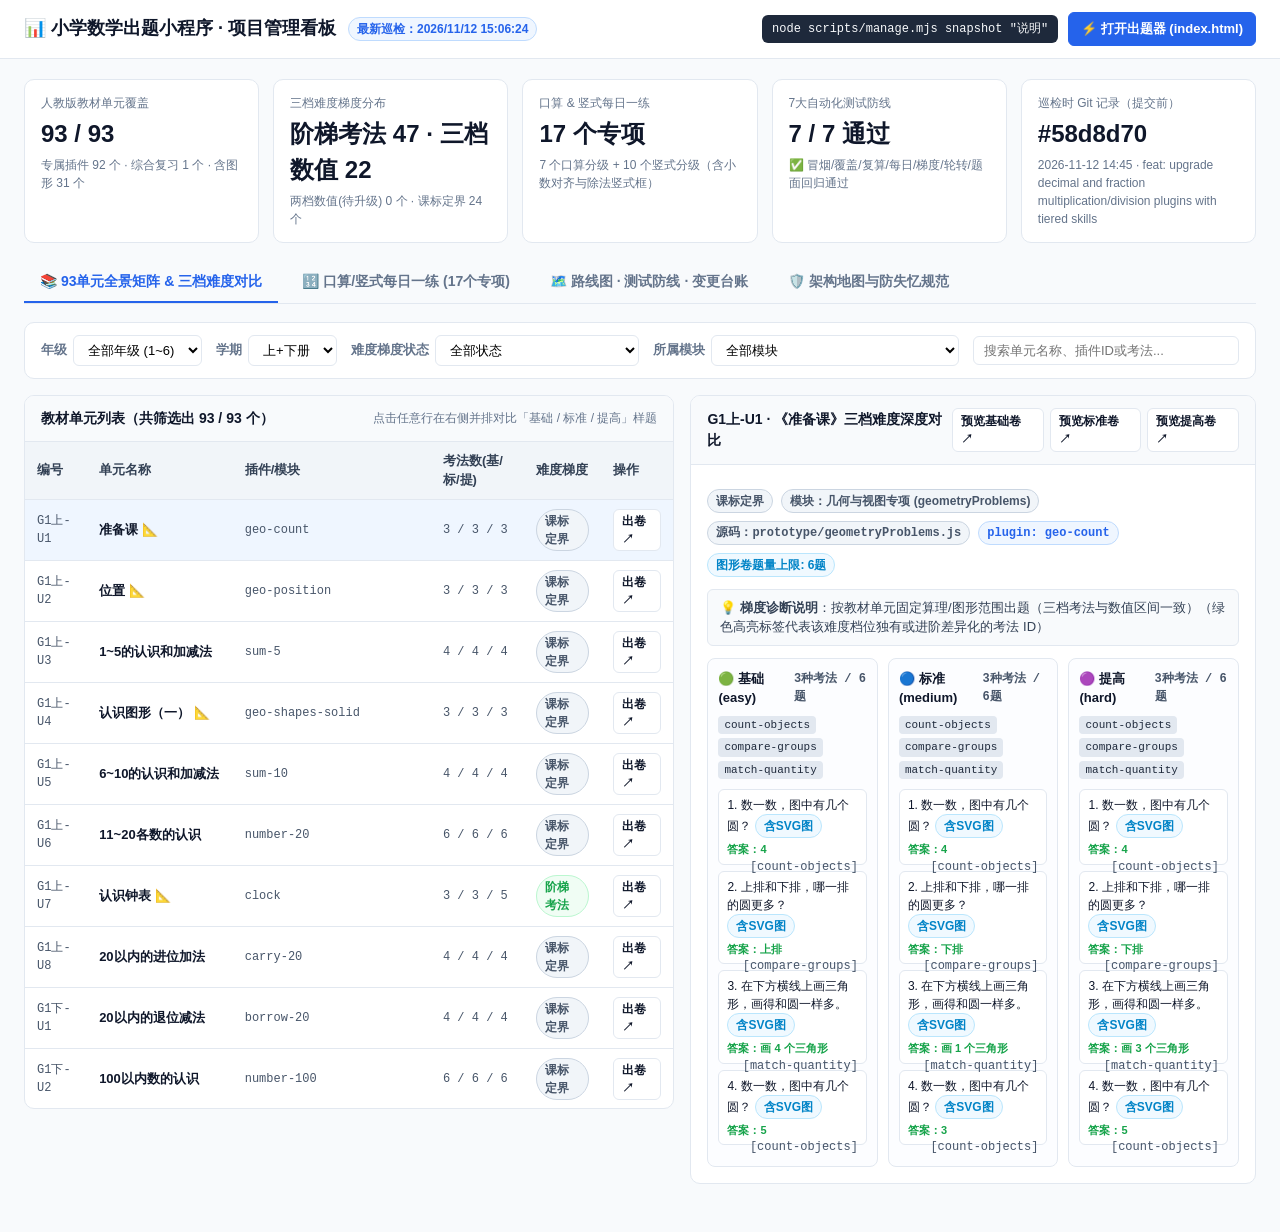
==== prototype/admin.html @ 0cadfb78 "fix: eliminate fake anti-dup tokens and fix real-world problem constraints" ====
<!DOCTYPE html>
<html lang="zh-CN">
<head>
<meta charset="UTF-8">
<meta name="viewport" content="width=device-width, initial-scale=1.0">
<title>小学数学出题小程序 · 项目管理与93单元全景看板</title>
<style>
  :root {
    --bg: #f8fafc;
    --card: #ffffff;
    --border: #e2e8f0;
    --text: #0f172a;
    --muted: #64748b;
    --primary: #2563eb;
    --primary-bg: #eff6ff;
    --success: #16a34a;
    --success-bg: #f0fdf4;
    --info: #0284c7;
    --info-bg: #f0f9ff;
    --warning: #d97706;
    --warning-bg: #fffbeb;
    --neutral: #475569;
    --neutral-bg: #f1f5f9;
  }
  * { box-sizing: border-box; }
  body {
    margin: 0;
    font-family: -apple-system, BlinkMacSystemFont, "Segoe UI", "PingFang SC", "Microsoft YaHei", sans-serif;
    background: var(--bg);
    color: var(--text);
    line-height: 1.5;
  }
  .topbar {
    position: sticky;
    top: 0;
    z-index: 30;
    background: #ffffff;
    border-bottom: 1px solid var(--border);
    padding: 12px 24px;
    display: flex;
    align-items: center;
    justify-content: space-between;
    gap: 16px;
    flex-wrap: wrap;
  }
  .brand {
    display: flex;
    align-items: center;
    gap: 12px;
  }
  .brand h1 {
    font-size: 18px;
    margin: 0;
    font-weight: 700;
  }
  .badge {
    display: inline-flex;
    align-items: center;
    padding: 2px 8px;
    border-radius: 999px;
    font-size: 12px;
    font-weight: 600;
  }
  .badge.success { background: var(--success-bg); color: var(--success); border: 1px solid #bbf7d0; }
  .badge.info { background: var(--info-bg); color: var(--info); border: 1px solid #bae6fd; }
  .badge.warning { background: var(--warning-bg); color: var(--warning); border: 1px solid #fde68a; }
  .badge.neutral { background: var(--neutral-bg); color: var(--neutral); border: 1px solid #cbd5e1; }
  .badge.primary { background: var(--primary-bg); color: var(--primary); border: 1px solid #bfdbfe; }

  .top-actions {
    display: flex;
    align-items: center;
    gap: 10px;
    flex-wrap: wrap;
  }
  .cmd-pill {
    font-family: Consolas, Monaco, monospace;
    font-size: 12px;
    background: #1e293b;
    color: #f8fafc;
    padding: 5px 10px;
    border-radius: 6px;
  }
  .btn {
    display: inline-flex;
    align-items: center;
    gap: 6px;
    padding: 6px 12px;
    border-radius: 6px;
    font-size: 13px;
    font-weight: 600;
    text-decoration: none;
    cursor: pointer;
    border: 1px solid var(--border);
    background: #fff;
    color: var(--text);
  }
  .btn.primary {
    background: var(--primary);
    color: #fff;
    border-color: var(--primary);
  }
  .btn:hover { opacity: 0.92; }

  .wrap {
    max-width: 1440px;
    margin: 0 auto;
    padding: 20px 24px 48px;
  }

  /* KPI 卡片 */
  .kpi-grid {
    display: grid;
    grid-template-columns: repeat(auto-fit, minmax(220px, 1fr));
    gap: 14px;
    margin-bottom: 20px;
  }
  .kpi-card {
    background: var(--card);
    border: 1px solid var(--border);
    border-radius: 10px;
    padding: 14px 16px;
  }
  .kpi-label {
    font-size: 12px;
    color: var(--muted);
    margin-bottom: 4px;
  }
  .kpi-val {
    font-size: 24px;
    font-weight: 700;
    margin-bottom: 4px;
  }
  .kpi-sub {
    font-size: 12px;
    color: var(--muted);
  }

  /* 导航页签 */
  .tabs {
    display: flex;
    gap: 8px;
    border-bottom: 1px solid var(--border);
    margin-bottom: 18px;
    flex-wrap: wrap;
  }
  .tab-btn {
    padding: 10px 16px;
    font-size: 14px;
    font-weight: 600;
    border: none;
    background: transparent;
    color: var(--muted);
    cursor: pointer;
    border-bottom: 2px solid transparent;
  }
  .tab-btn.active {
    color: var(--primary);
    border-bottom-color: var(--primary);
  }
  .tab-pane { display: none; }
  .tab-pane.active { display: block; }

  /* 筛选栏 */
  .filters {
    background: var(--card);
    border: 1px solid var(--border);
    border-radius: 10px;
    padding: 12px 16px;
    margin-bottom: 16px;
    display: flex;
    gap: 14px;
    align-items: center;
    flex-wrap: wrap;
  }
  .filter-group {
    display: flex;
    align-items: center;
    gap: 6px;
    font-size: 13px;
  }
  .filter-group label {
    color: var(--muted);
    font-weight: 600;
  }
  select, input[type="search"] {
    padding: 6px 10px;
    border: 1px solid var(--border);
    border-radius: 6px;
    font-size: 13px;
    background: #fff;
  }

  /* 单元主布局：左表右详情 */
  .unit-workspace {
    display: grid;
    grid-template-columns: 1.15fr 1fr;
    gap: 16px;
    align-items: start;
  }
  @media (max-width: 1100px) {
    .unit-workspace { grid-template-columns: 1fr; }
  }
  .panel-card {
    background: var(--card);
    border: 1px solid var(--border);
    border-radius: 10px;
    overflow: hidden;
  }
  .panel-head {
    padding: 12px 16px;
    border-bottom: 1px solid var(--border);
    display: flex;
    justify-content: space-between;
    align-items: center;
    background: #f8fafc;
    font-weight: 700;
    font-size: 14px;
  }
  .unit-table-wrap {
    max-height: 74vh;
    overflow-y: auto;
  }
  table.unit-table {
    width: 100%;
    border-collapse: collapse;
    font-size: 13px;
  }
  table.unit-table th, table.unit-table td {
    padding: 9px 12px;
    border-bottom: 1px solid var(--border);
    text-align: left;
  }
  table.unit-table th {
    position: sticky;
    top: 0;
    background: #f1f5f9;
    font-weight: 600;
    color: #334155;
    z-index: 2;
  }
  table.unit-table tr {
    cursor: pointer;
    transition: background 0.12s;
  }
  table.unit-table tr:hover { background: #f8fafc; }
  table.unit-table tr.active { background: #eff6ff; }

  .mono {
    font-family: Consolas, Monaco, monospace;
    font-size: 12px;
    color: #475569;
  }

  /* 右侧详情对比 */
  .detail-body {
    padding: 16px;
  }
  .detail-meta {
    display: flex;
    flex-wrap: wrap;
    gap: 8px;
    margin: 8px 0 12px;
  }
  .diff-cols {
    display: grid;
    grid-template-columns: repeat(3, 1fr);
    gap: 10px;
    margin-top: 12px;
  }
  @media (max-width: 720px) {
    .diff-cols { grid-template-columns: 1fr; }
  }
  .diff-col {
    border: 1px solid var(--border);
    border-radius: 8px;
    padding: 10px;
    background: #fcfdff;
  }
  .diff-col h4 {
    margin: 0 0 8px;
    font-size: 13px;
    display: flex;
    justify-content: space-between;
    align-items: center;
  }
  .skill-tags {
    display: flex;
    flex-wrap: wrap;
    gap: 4px;
    margin-bottom: 10px;
  }
  .skill-tag {
    font-size: 11px;
    padding: 1px 6px;
    border-radius: 4px;
    background: #e2e8f0;
    color: #1e293b;
    font-family: Consolas, monospace;
  }
  .skill-tag.unique {
    background: #dcfce7;
    color: #166534;
    border: 1px solid #86efac;
    font-weight: 600;
  }
  .sample-item {
    font-size: 12px;
    padding: 6px 8px;
    border-radius: 6px;
    background: #fff;
    border: 1px solid #e2e8f0;
    margin-bottom: 6px;
  }
  .sample-q { color: #0f172a; margin-bottom: 3px; word-break: break-word; }
  .sample-a { color: #16a34a; font-weight: 600; font-size: 11px; }

  /* 两列信息面板 */
  .two-col {
    display: grid;
    grid-template-columns: 1fr 1fr;
    gap: 16px;
  }
  @media (max-width: 960px) {
    .two-col { grid-template-columns: 1fr; }
  }
  .list-block {
    padding: 14px 16px;
  }
  .task-group h4 {
    margin: 10px 0 6px;
    font-size: 13px;
    color: #334155;
  }
  .task-item {
    display: flex;
    align-items: flex-start;
    gap: 8px;
    font-size: 13px;
    padding: 4px 0;
  }
  .task-item.done { color: var(--muted); text-decoration: line-through; }
  .log-entry {
    border-left: 3px solid var(--primary);
    padding-left: 12px;
    margin-bottom: 16px;
  }
  .log-entry h4 { margin: 0 0 6px; font-size: 14px; }
  .log-entry ul { margin: 0; padding-left: 18px; font-size: 13px; color: #334155; }
  .daily-grid {
    display: grid;
    grid-template-columns: repeat(auto-fill, minmax(300px, 1fr));
    gap: 14px;
  }
</style>
</head>
<body>

<header class="topbar">
  <div class="brand">
    <h1>📊 小学数学出题小程序 · 项目管理看板</h1>
    <span class="badge primary" id="status-time">加载中...</span>
  </div>
  <div class="top-actions">
    <span class="cmd-pill" title="每次改动代码后在终端执行此命令刷新看板并保存快照">node scripts/manage.mjs snapshot "说明"</span>
    <a class="btn primary" href="index.html">⚡ 打开出题器 (index.html)</a>
  </div>
</header>

<div class="wrap">
  <!-- KPI 概览 -->
  <div class="kpi-grid" id="kpi-grid"></div>

  <!-- 页签导航 -->
  <div class="tabs">
    <button class="tab-btn active" data-tab="units">📚 93单元全景矩阵 & 三档难度对比</button>
    <button class="tab-btn" data-tab="daily">🔢 口算/竖式每日一练 (17个专项)</button>
    <button class="tab-btn" data-tab="roadmap">🗺️ 路线图 · 测试防线 · 变更台账</button>
    <button class="tab-btn" data-tab="rules">🛡️ 架构地图与防失忆规范</button>
  </div>

  <!-- Tab 1: 93单元矩阵 -->
  <section class="tab-pane active" id="tab-units">
    <div class="filters">
      <div class="filter-group">
        <label>年级</label>
        <select id="f-grade">
          <option value="all">全部年级 (1~6)</option>
          <option value="1">一年级</option>
          <option value="2">二年级</option>
          <option value="3">三年级</option>
          <option value="4">四年级</option>
          <option value="5">五年级</option>
          <option value="6">六年级</option>
        </select>
      </div>
      <div class="filter-group">
        <label>学期</label>
        <select id="f-sem">
          <option value="all">上+下册</option>
          <option value="上">上册</option>
          <option value="下">下册</option>
        </select>
      </div>
      <div class="filter-group">
        <label>难度梯度状态</label>
        <select id="f-grad">
          <option value="all">全部状态</option>
          <option value="tiered-skills">✅ 阶梯考法 (三档考法独立)</option>
          <option value="three-tier-range">🔹 三档数值 (递进区间)</option>
          <option value="two-tier-range">⚠️ 两档数值 (待拉开梯度)</option>
          <option value="fixed-range">⚪ 课标定界 (固定范围)</option>
        </select>
      </div>
      <div class="filter-group">
        <label>所属模块</label>
        <select id="f-mod">
          <option value="all">全部模块</option>
          <option value="scope">课标范围专项 (scopeProblems)</option>
          <option value="unitPlugin">通用单元插件 (unitPlugins)</option>
          <option value="geometry">几何与视图 (geometryProblems)</option>
          <option value="diagram">钟表与统计图表 (diagramProblems)</option>
          <option value="grid">方格与坐标作图 (gridProblems)</option>
          <option value="engineTopic">引擎题材模板 (problemTemplates)</option>
          <option value="review">全科综合复习</option>
        </select>
      </div>
      <div class="filter-group" style="flex:1;min-width:180px">
        <input type="search" id="f-search" placeholder="搜索单元名称、插件ID或考法..." style="width:100%">
      </div>
    </div>

    <div class="unit-workspace">
      <div class="panel-card">
        <div class="panel-head">
          <span id="unit-count-label">单元列表</span>
          <span style="font-size:12px;color:var(--muted);font-weight:400">点击任意行在右侧并排对比「基础 / 标准 / 提高」样题</span>
        </div>
        <div class="unit-table-wrap">
          <table class="unit-table">
            <thead>
              <tr>
                <th>编号</th>
                <th>单元名称</th>
                <th>插件/模块</th>
                <th>考法数(基/标/提)</th>
                <th>难度梯度</th>
                <th>操作</th>
              </tr>
            </thead>
            <tbody id="unit-tbody"></tbody>
          </table>
        </div>
      </div>

      <div class="panel-card" id="unit-detail">
        <div class="panel-head">
          <span id="detail-title">单元三档难度对比</span>
          <div id="detail-links"></div>
        </div>
        <div class="detail-body" id="detail-body">
          <p style="color:var(--muted)">请从左侧点击任意教材单元查看详情。</p>
        </div>
      </div>
    </div>
  </section>

  <!-- Tab 2: 每日一练 -->
  <section class="tab-pane" id="tab-daily">
    <div class="daily-grid" id="daily-grid"></div>
  </section>

  <!-- Tab 3: 路线图与台账 -->
  <section class="tab-pane" id="tab-roadmap">
    <div class="two-col">
      <div>
        <div class="panel-card" style="margin-bottom:16px">
          <div class="panel-head"><span>🎯 路线图与待办事项 (PROJECT_STATUS.md)</span></div>
          <div class="list-block" id="roadmap-box"></div>
        </div>
        <div class="panel-card" style="margin-bottom:16px">
          <div class="panel-head"><span>🧪 5大自动化测试防线</span></div>
          <div class="list-block" id="tests-box"></div>
        </div>
        <div class="panel-card">
          <div class="panel-head"><span>📦 Git 版本快照记录</span></div>
          <div class="list-block" id="git-box"></div>
        </div>
      </div>
      <div class="panel-card">
        <div class="panel-head"><span>📜 变更日志台账 (CHANGELOG.md)</span></div>
        <div class="list-block" id="changelog-box"></div>
      </div>
    </div>
  </section>

  <!-- Tab 4: 架构与防失忆规范 -->
  <section class="tab-pane" id="tab-rules">
    <div class="two-col">
      <div class="panel-card">
        <div class="panel-head"><span>🗺️ 核心代码文件地图</span></div>
        <div class="list-block">
          <table class="unit-table">
            <thead><tr><th>文件</th><th>职责说明</th></tr></thead>
            <tbody>
              <tr><td class="mono">prototype/units.js</td><td>人教版 1~6 年级 93 个单元映射定义与默认配置</td></tr>
              <tr><td class="mono">prototype/paper.js</td><td>generatePaper(config) 纯函数组卷总调度入口</td></tr>
              <tr><td class="mono">prototype/scopeProblems.js</td><td>39 个课标专项插件（有余数除法、倍的认识、因数倍数、分小数等）</td></tr>
              <tr><td class="mono">prototype/unitPlugins.js</td><td>UNIT_PLUGINS 汇总表及单位换算、方程、百分数、负数、植树、鸡兔等</td></tr>
              <tr><td class="mono">prototype/geometryProblems.js</td><td>16 个几何与观察物体三视图插件（默认 maxCount: 6）</td></tr>
              <tr><td class="mono">prototype/gridProblems.js</td><td>6 个方格纸作图与方向位置插件（含答案参考图 answerDiagram）</td></tr>
              <tr><td class="mono">prototype/diagramProblems.js</td><td>7 个钟表与统计图表插件（条形/折线/扇形/复式表）</td></tr>
              <tr><td class="mono">prototype/renderDiagram.js</td><td>高分辨率打印级 SVG 图形渲染器</td></tr>
              <tr><td class="mono">prototype/dailyPractice.js</td><td>17 个口算/竖式每日一练生成器与竖式 DOM 渲染</td></tr>
              <tr><td class="mono">scripts/manage.mjs</td><td>全链路自动测试、93单元难度体检、看板生成与 Git 快照 CLI</td></tr>
            </tbody>
          </table>
        </div>
      </div>
      <div class="panel-card">
        <div class="panel-head"><span>🚨 产品红线与防失忆工作流 (GEMINI.md)</span></div>
        <div class="list-block" style="font-size:13px">
          <h4 style="margin-top:0">一、每次修改代码后的强制三步曲</h4>
          <ol>
            <li>运行 <code>node scripts/manage.mjs snapshot "改动说明"</code>：自动跑通 5 大测试套件、更新本看板数据并提交 Git 快照。</li>
            <li>在 <code>CHANGELOG.md</code> 记录本次新增或修改的单元考法，同步更新 <code>PROJECT_STATUS.md</code> 待办勾选。</li>
            <li>若修改了前端 JS/CSS，递增 <code>index.html</code> / <code>admin.html</code> 中的 <code>?v=</code> 版本号防缓存。</li>
          </ol>
          <h4>二、绝对不可触碰的合规与技术红线</h4>
          <ul>
            <li><strong>绝不做题库、不存题目</strong>：个人主体按微信小程序“工具”类目申报，纯算法实时生成，无任何题目持久化存储。</li>
            <li><strong>合规文案红线</strong>：界面与导出物只用“单元同步练 / 练习卷 / 实时生成 / 导出打印”，严禁出现“真题 / 试卷 / 小升初 / 名校 / 提分 / 课程 / 讲解 / 辅导”。</li>
            <li><strong>引擎参数铁律</strong>：<code>config.digits</code> 四键（add/subtract/multiply/divide）必须齐全，<code>termCount</code> 必传。</li>
          </ul>
        </div>
      </div>
    </div>
  </section>
</div>

<script type="module" src="admin.js?v=20261112b"></script>
</body>
</html>
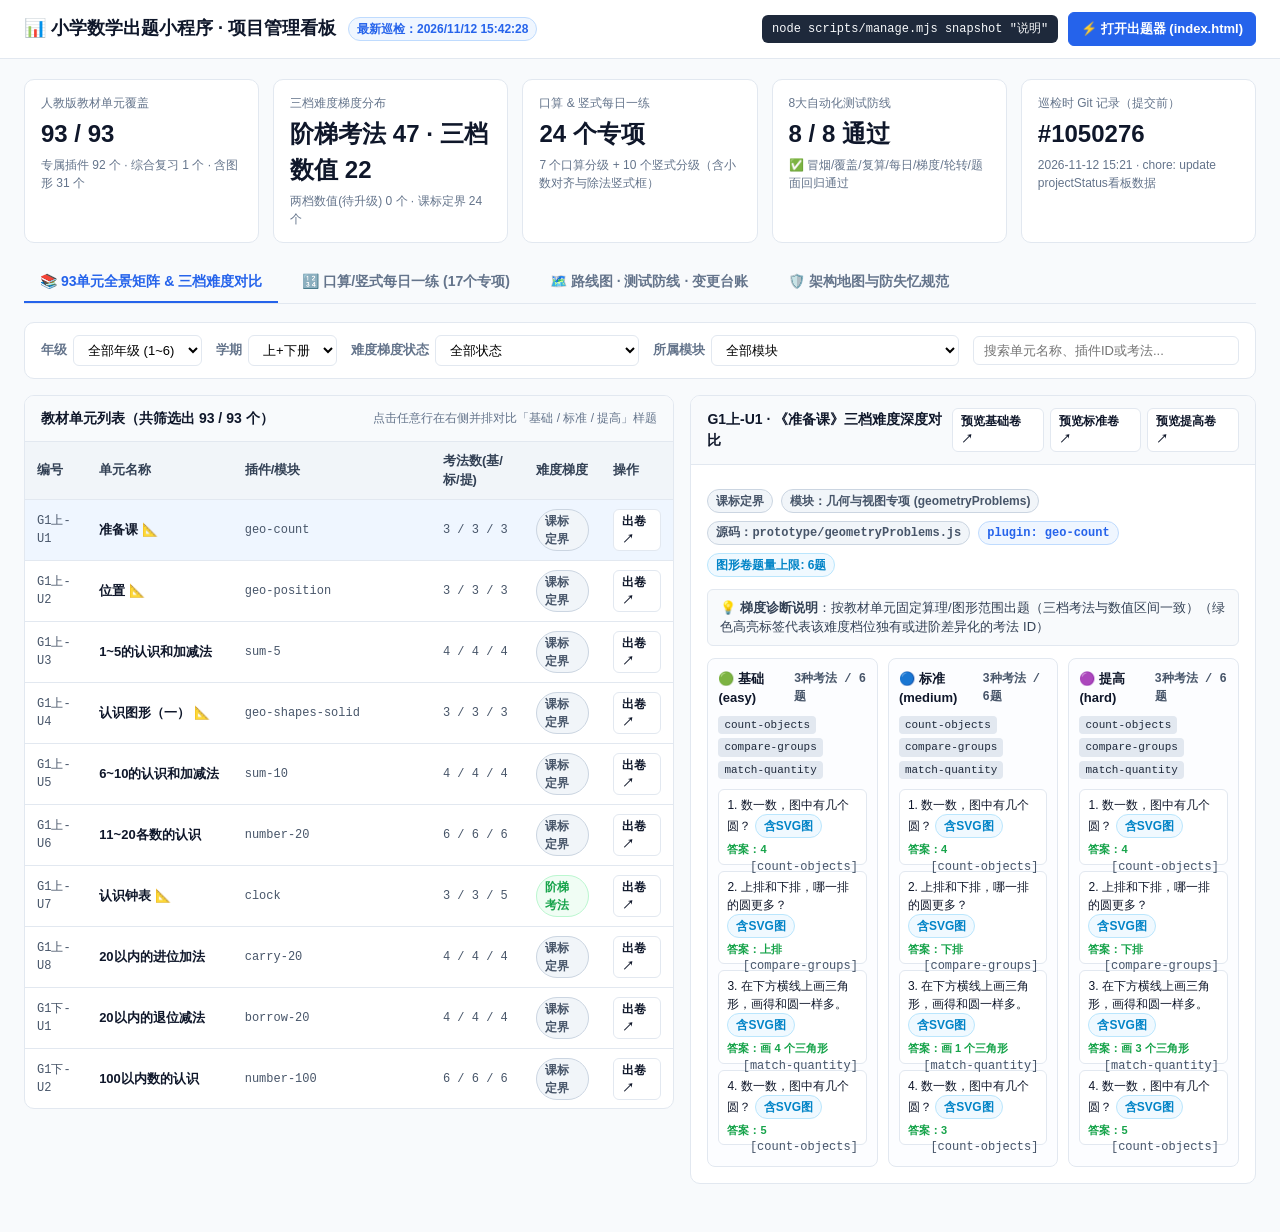
==== commit 02a14467: "feat: launch 100-point exam paper mode, concept problem engine, mobile adaptation and SIX_CORE_UPGRA" ====
--- a/prototype/admin.html
+++ b/prototype/admin.html
@@ -511,7 +511,8 @@
               <tr><td class="mono">prototype/gridProblems.js</td><td>6 个方格纸作图与方向位置插件（含答案参考图 answerDiagram）</td></tr>
               <tr><td class="mono">prototype/diagramProblems.js</td><td>7 个钟表与统计图表插件（条形/折线/扇形/复式表）</td></tr>
               <tr><td class="mono">prototype/renderDiagram.js</td><td>高分辨率打印级 SVG 图形渲染器</td></tr>
-              <tr><td class="mono">prototype/dailyPractice.js</td><td>17 个口算/竖式每日一练生成器与竖式 DOM 渲染</td></tr>
+              <tr><td class="mono">prototype/dailyPractice.js</td><td>24 个口算/竖式每日一练生成器与竖式 DOM 渲染</td></tr>
+              <tr><td class="mono">prototype/conceptProblems.js</td><td>概念辨析题引擎（判断题与选择题算法生成与解析点拨）</td></tr>
               <tr><td class="mono">scripts/manage.mjs</td><td>全链路自动测试、93单元难度体检、看板生成与 Git 快照 CLI</td></tr>
             </tbody>
           </table>
@@ -522,7 +523,7 @@
         <div class="list-block" style="font-size:13px">
           <h4 style="margin-top:0">一、每次修改代码后的强制三步曲</h4>
           <ol>
-            <li>运行 <code>node scripts/manage.mjs snapshot "改动说明"</code>：自动跑通 5 大测试套件、更新本看板数据并提交 Git 快照。</li>
+            <li>运行 <code>node scripts/manage.mjs snapshot "改动说明"</code>：自动跑通 8 大测试套件、更新本看板数据并提交 Git 快照。</li>
             <li>在 <code>CHANGELOG.md</code> 记录本次新增或修改的单元考法，同步更新 <code>PROJECT_STATUS.md</code> 待办勾选。</li>
             <li>若修改了前端 JS/CSS，递增 <code>index.html</code> / <code>admin.html</code> 中的 <code>?v=</code> 版本号防缓存。</li>
           </ol>
@@ -538,6 +539,6 @@
   </section>
 </div>
 
-<script type="module" src="admin.js?v=20261112b"></script>
+<script type="module" src="admin.js?v=20261112c"></script>
 </body>
 </html>
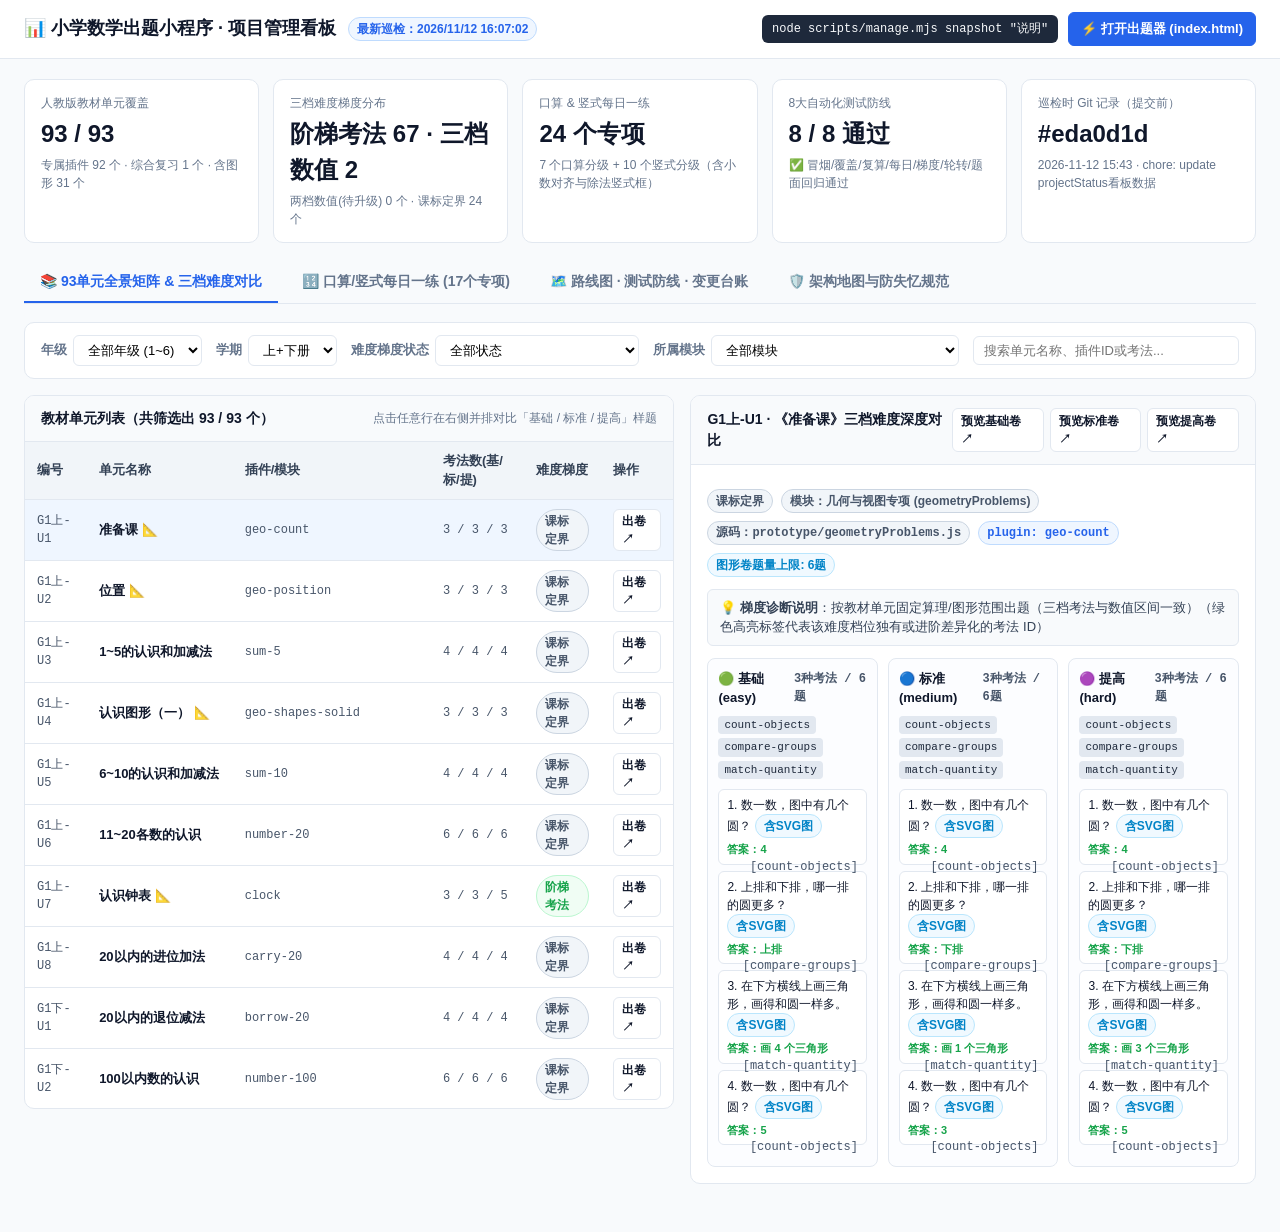
==== commit 401d8f6e: "feat: complete Phase 3 full tiered-skills overhaul for 22 geometry, grid, diagram and unit-area unit" ====
--- a/prototype/admin.html
+++ b/prototype/admin.html
@@ -539,6 +539,6 @@
   </section>
 </div>
 
-<script type="module" src="admin.js?v=20261112c"></script>
+<script type="module" src="admin.js?v=20261112e"></script>
 </body>
 </html>
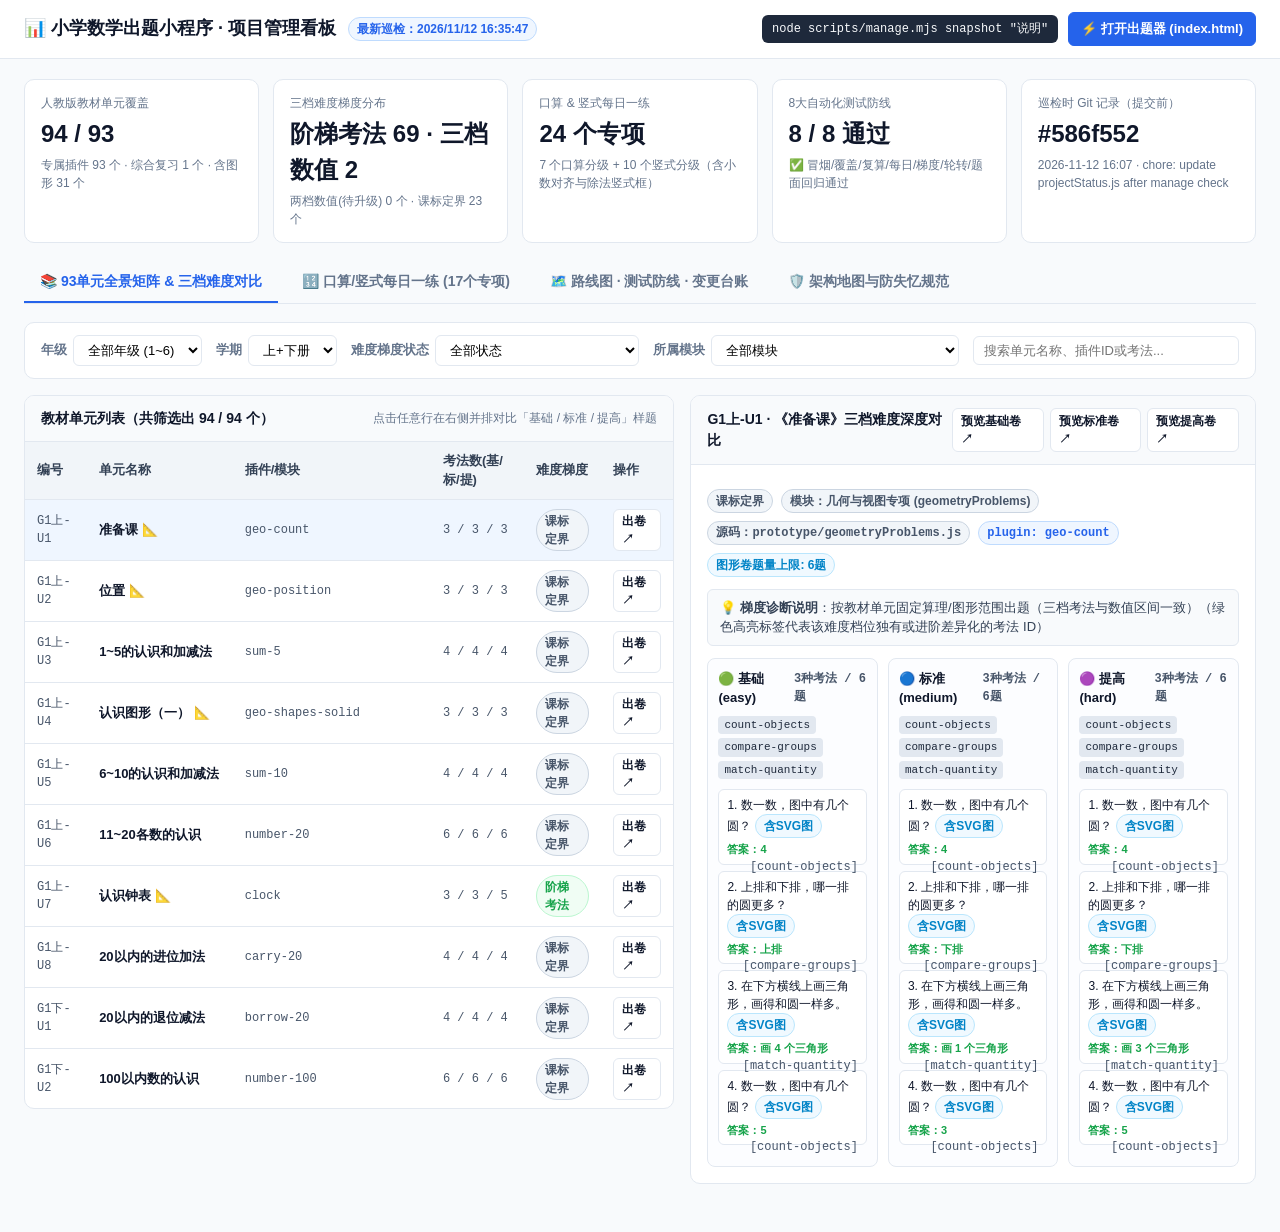
==== commit 83ba68de: "feat: complete P0 fixes - add RMB unit, overhaul percent-two, fix discount & stack bugs" ====
--- a/prototype/admin.html
+++ b/prototype/admin.html
@@ -3,7 +3,7 @@
 <head>
 <meta charset="UTF-8">
 <meta name="viewport" content="width=device-width, initial-scale=1.0">
-<title>小学数学出题小程序 · 项目管理与93单元全景看板</title>
+<title>小学数学出题小程序 · 项目管理与94单元全景看板</title>
 <style>
   :root {
     --bg: #f8fafc;
@@ -503,17 +503,17 @@
           <table class="unit-table">
             <thead><tr><th>文件</th><th>职责说明</th></tr></thead>
             <tbody>
-              <tr><td class="mono">prototype/units.js</td><td>人教版 1~6 年级 93 个单元映射定义与默认配置</td></tr>
+              <tr><td class="mono">prototype/units.js</td><td>人教版 1~6 年级 94 个单元映射定义与默认配置</td></tr>
               <tr><td class="mono">prototype/paper.js</td><td>generatePaper(config) 纯函数组卷总调度入口</td></tr>
               <tr><td class="mono">prototype/scopeProblems.js</td><td>39 个课标专项插件（有余数除法、倍的认识、因数倍数、分小数等）</td></tr>
-              <tr><td class="mono">prototype/unitPlugins.js</td><td>UNIT_PLUGINS 汇总表及单位换算、方程、百分数、负数、植树、鸡兔等</td></tr>
+              <tr><td class="mono">prototype/unitPlugins.js</td><td>UNIT_PLUGINS 汇总表及单位换算、方程、百分数、人民币、负数、植树等</td></tr>
               <tr><td class="mono">prototype/geometryProblems.js</td><td>16 个几何与观察物体三视图插件（默认 maxCount: 6）</td></tr>
               <tr><td class="mono">prototype/gridProblems.js</td><td>6 个方格纸作图与方向位置插件（含答案参考图 answerDiagram）</td></tr>
               <tr><td class="mono">prototype/diagramProblems.js</td><td>7 个钟表与统计图表插件（条形/折线/扇形/复式表）</td></tr>
               <tr><td class="mono">prototype/renderDiagram.js</td><td>高分辨率打印级 SVG 图形渲染器</td></tr>
               <tr><td class="mono">prototype/dailyPractice.js</td><td>24 个口算/竖式每日一练生成器与竖式 DOM 渲染</td></tr>
               <tr><td class="mono">prototype/conceptProblems.js</td><td>概念辨析题引擎（判断题与选择题算法生成与解析点拨）</td></tr>
-              <tr><td class="mono">scripts/manage.mjs</td><td>全链路自动测试、93单元难度体检、看板生成与 Git 快照 CLI</td></tr>
+              <tr><td class="mono">scripts/manage.mjs</td><td>全链路自动测试、94单元难度体检、看板生成与 Git 快照 CLI</td></tr>
             </tbody>
           </table>
         </div>
@@ -539,6 +539,6 @@
   </section>
 </div>
 
-<script type="module" src="admin.js?v=20261112e"></script>
+<script type="module" src="admin.js?v=20261112f"></script>
 </body>
 </html>
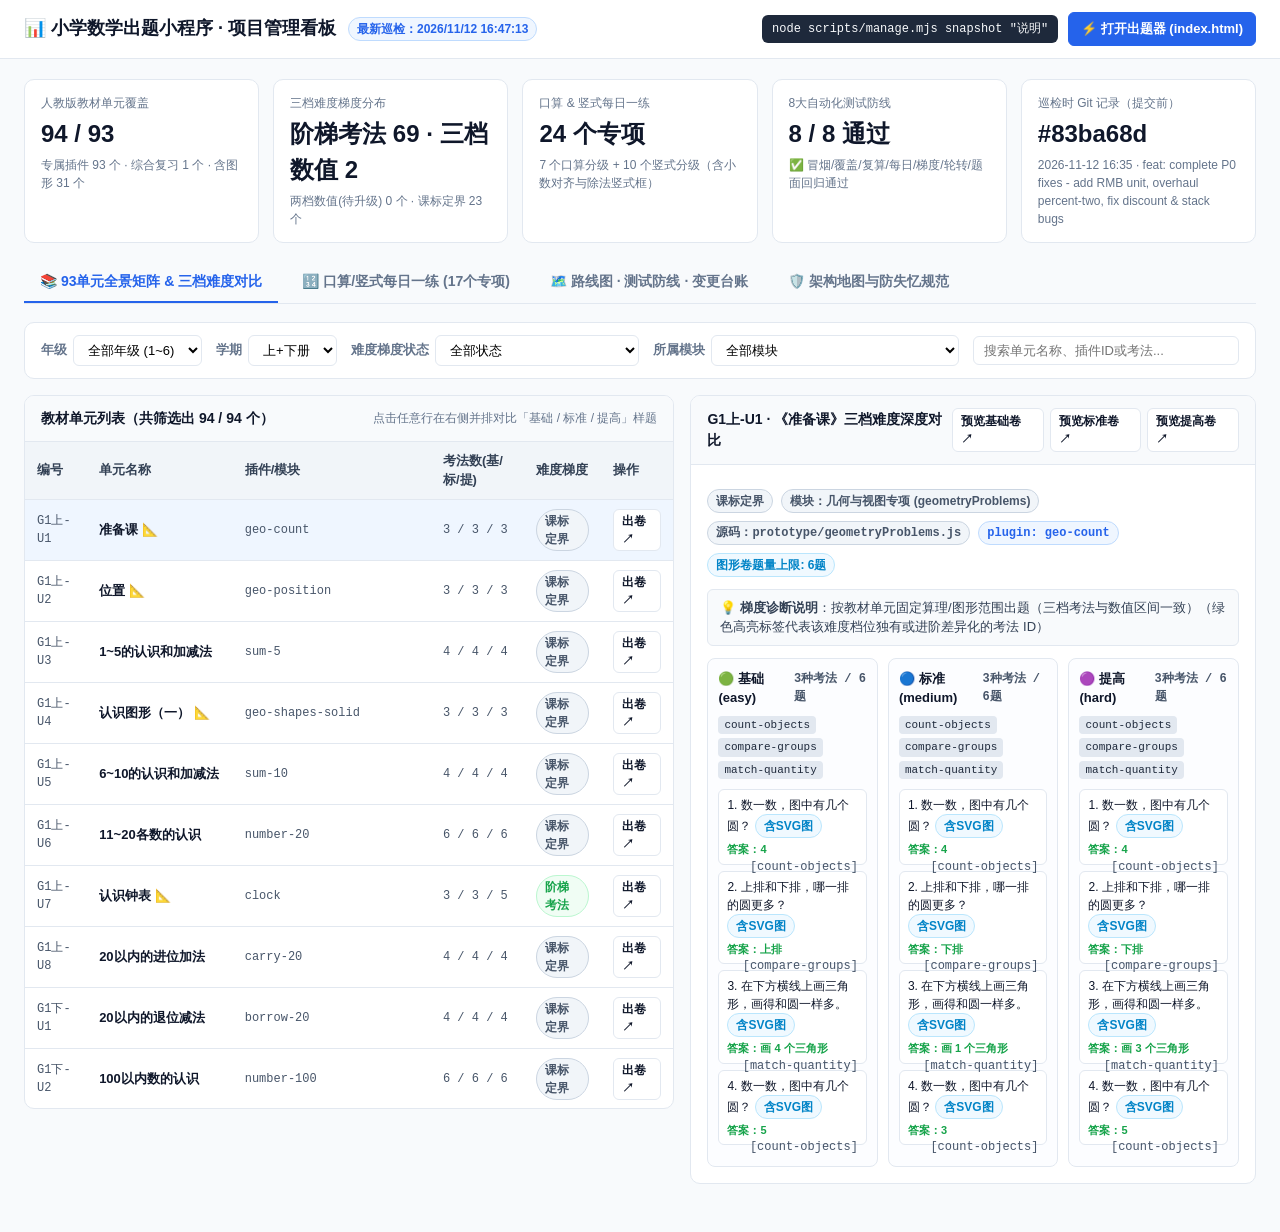
==== commit 37ac1988: "feat: support direct A4 vector PDF export without invoking printer dialog" ====
--- a/prototype/admin.html
+++ b/prototype/admin.html
@@ -539,6 +539,6 @@
   </section>
 </div>
 
-<script type="module" src="admin.js?v=20261112f"></script>
+<script type="module" src="admin.js?v=20261112g"></script>
 </body>
 </html>
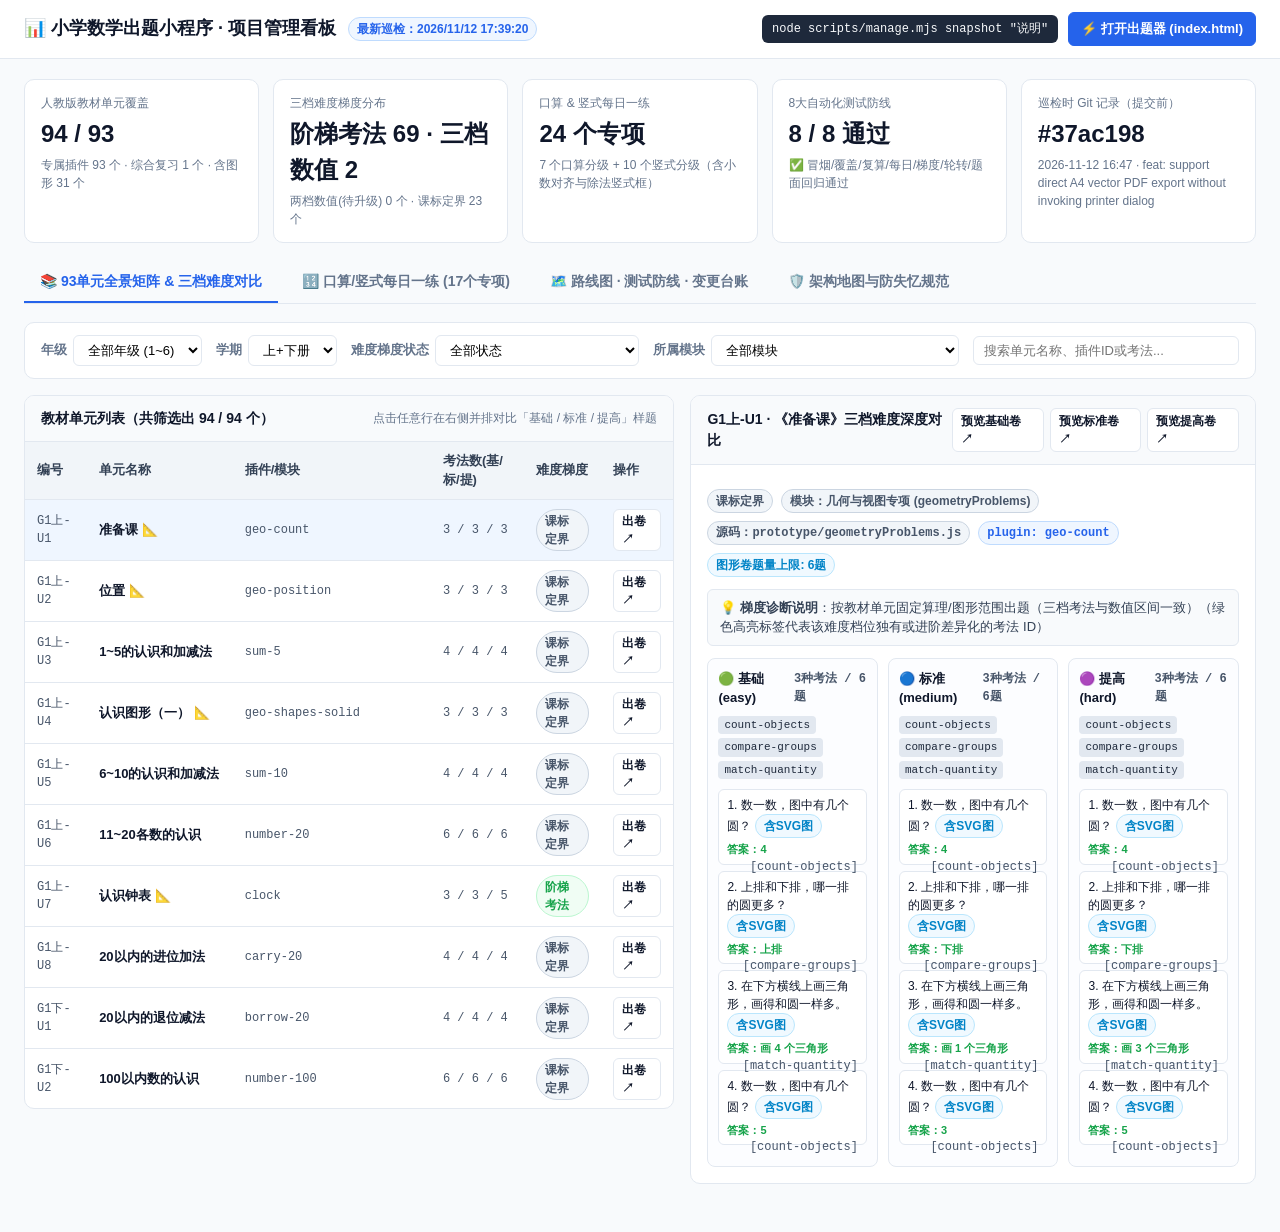
==== commit 853d7a54: "feat: provide ample handwriting space under problems with exercise lines, solve workspace and step l" ====
--- a/prototype/admin.html
+++ b/prototype/admin.html
@@ -539,6 +539,6 @@
   </section>
 </div>
 
-<script type="module" src="admin.js?v=20261112g"></script>
+<script type="module" src="admin.js?v=20261112h"></script>
 </body>
 </html>
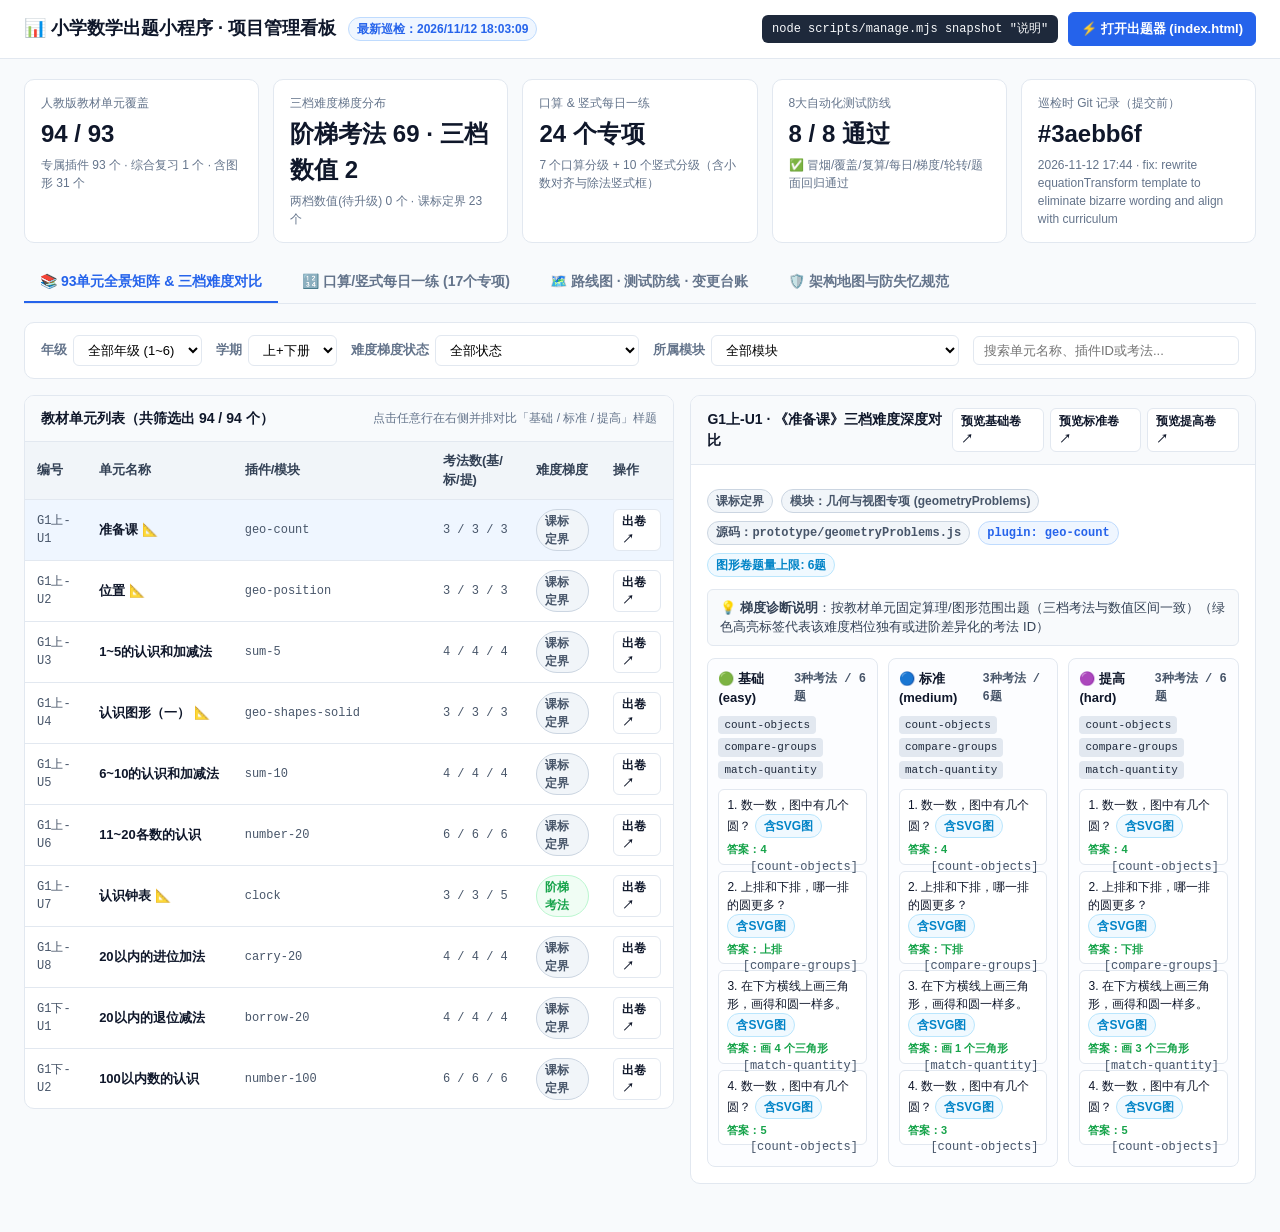
==== commit 1be5401f: "fix: eliminate adult shorthand 'fangzhen' with child-friendly 'square formation', fix template wordi" ====
--- a/prototype/admin.html
+++ b/prototype/admin.html
@@ -539,6 +539,6 @@
   </section>
 </div>
 
-<script type="module" src="admin.js?v=20261112h"></script>
+<script type="module" src="admin.js?v=20261112i"></script>
 </body>
 </html>
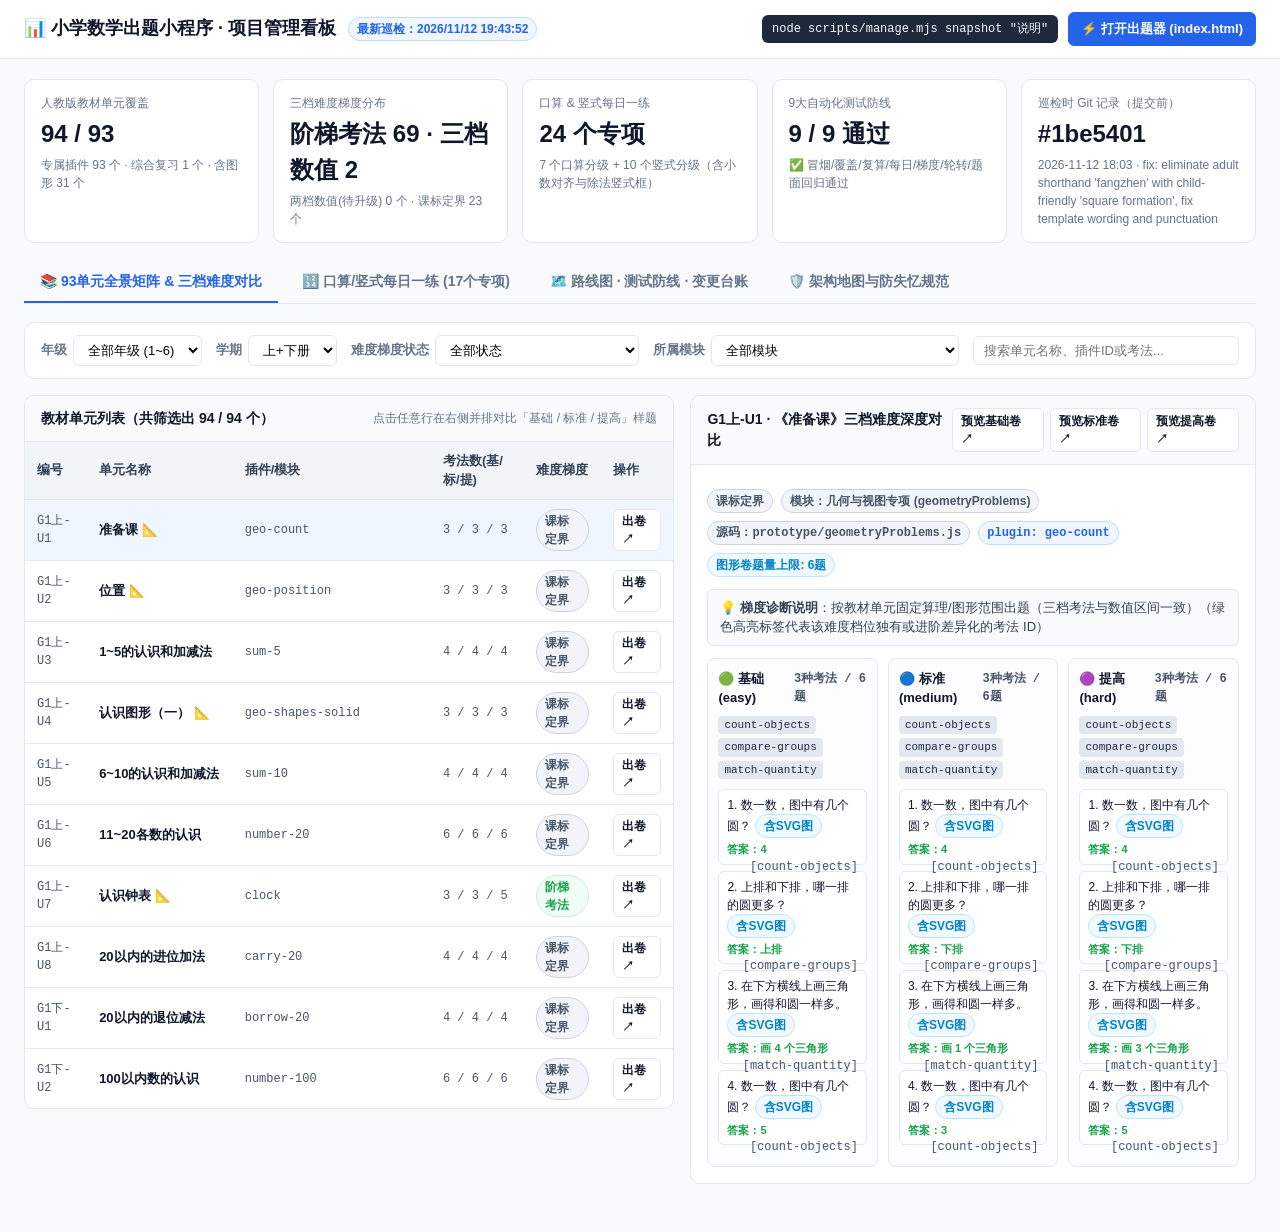
==== commit dca4be74: "feat: port math engine to wechat mini-program skeleton, build native pages and add miniprogram-engin" ====
--- a/prototype/admin.html
+++ b/prototype/admin.html
@@ -539,6 +539,6 @@
   </section>
 </div>
 
-<script type="module" src="admin.js?v=20261112i"></script>
+<script type="module" src="admin.js?v=20261112j"></script>
 </body>
 </html>
